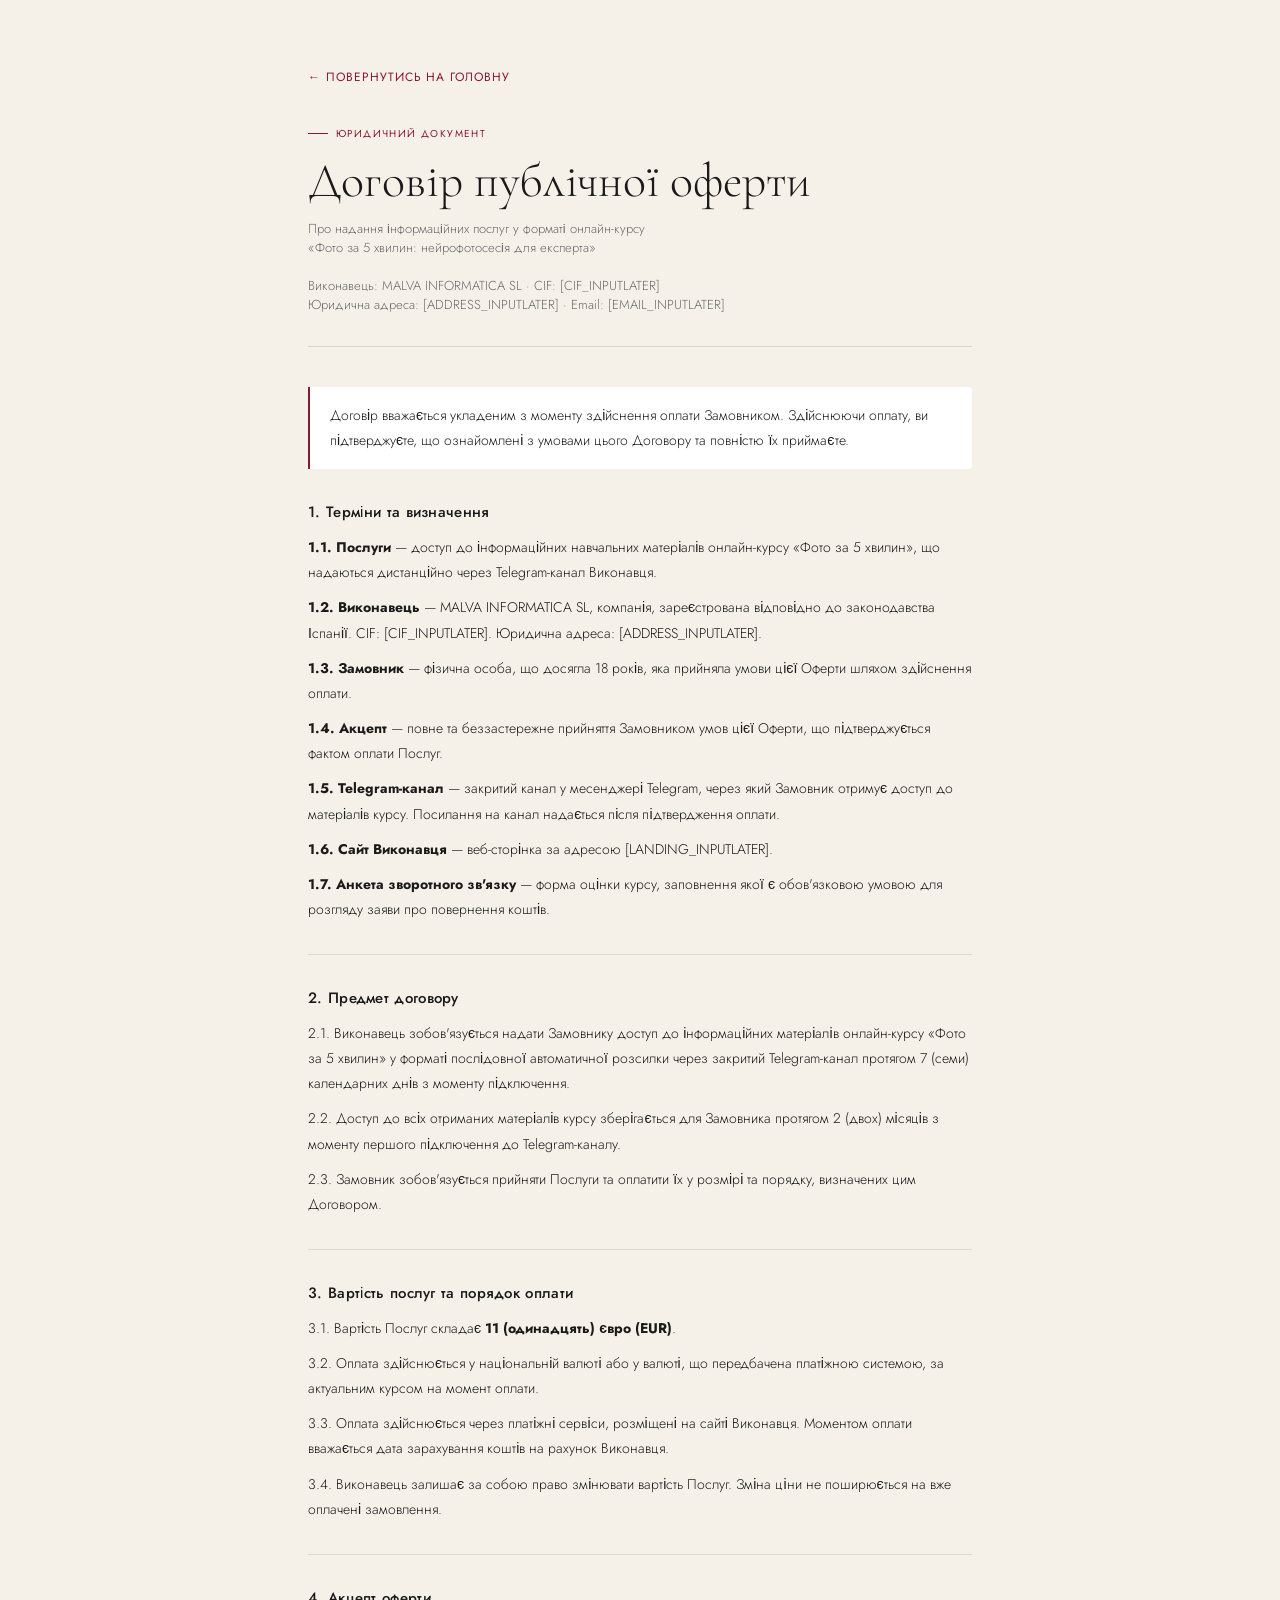
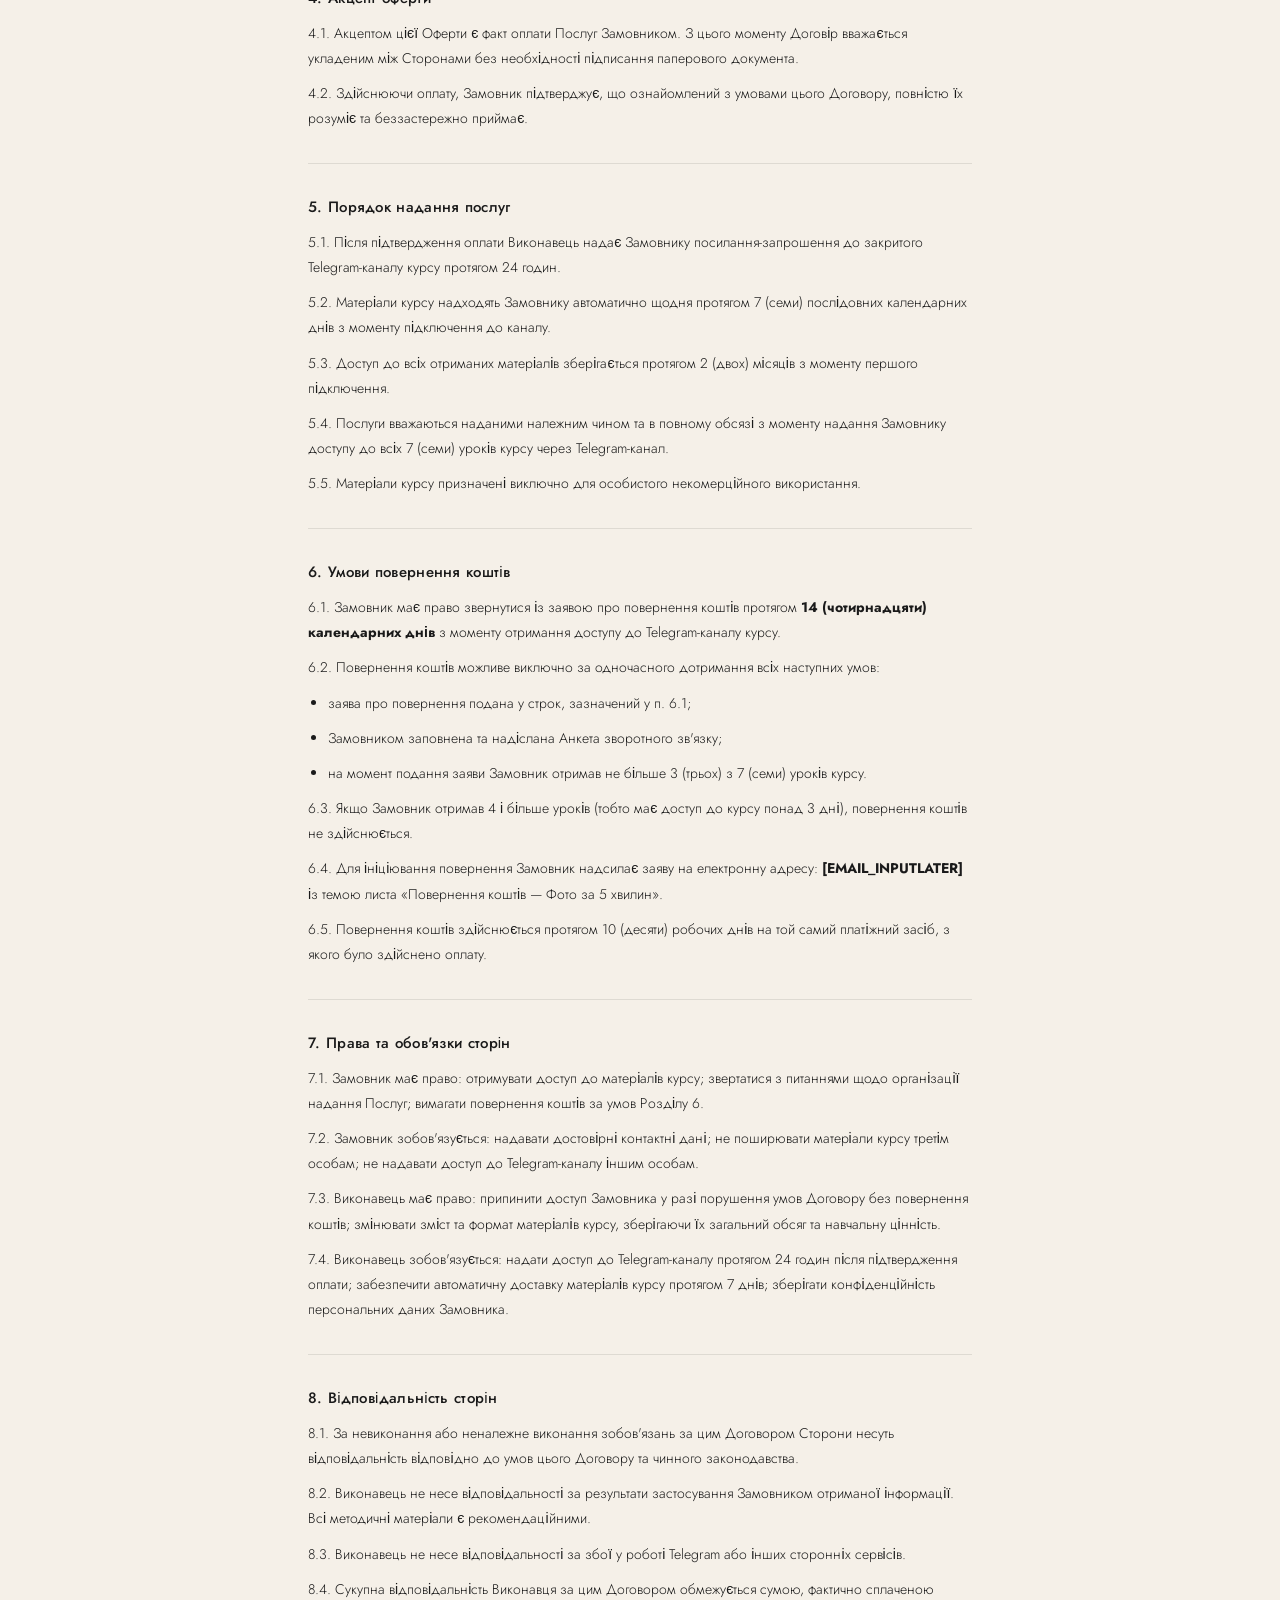
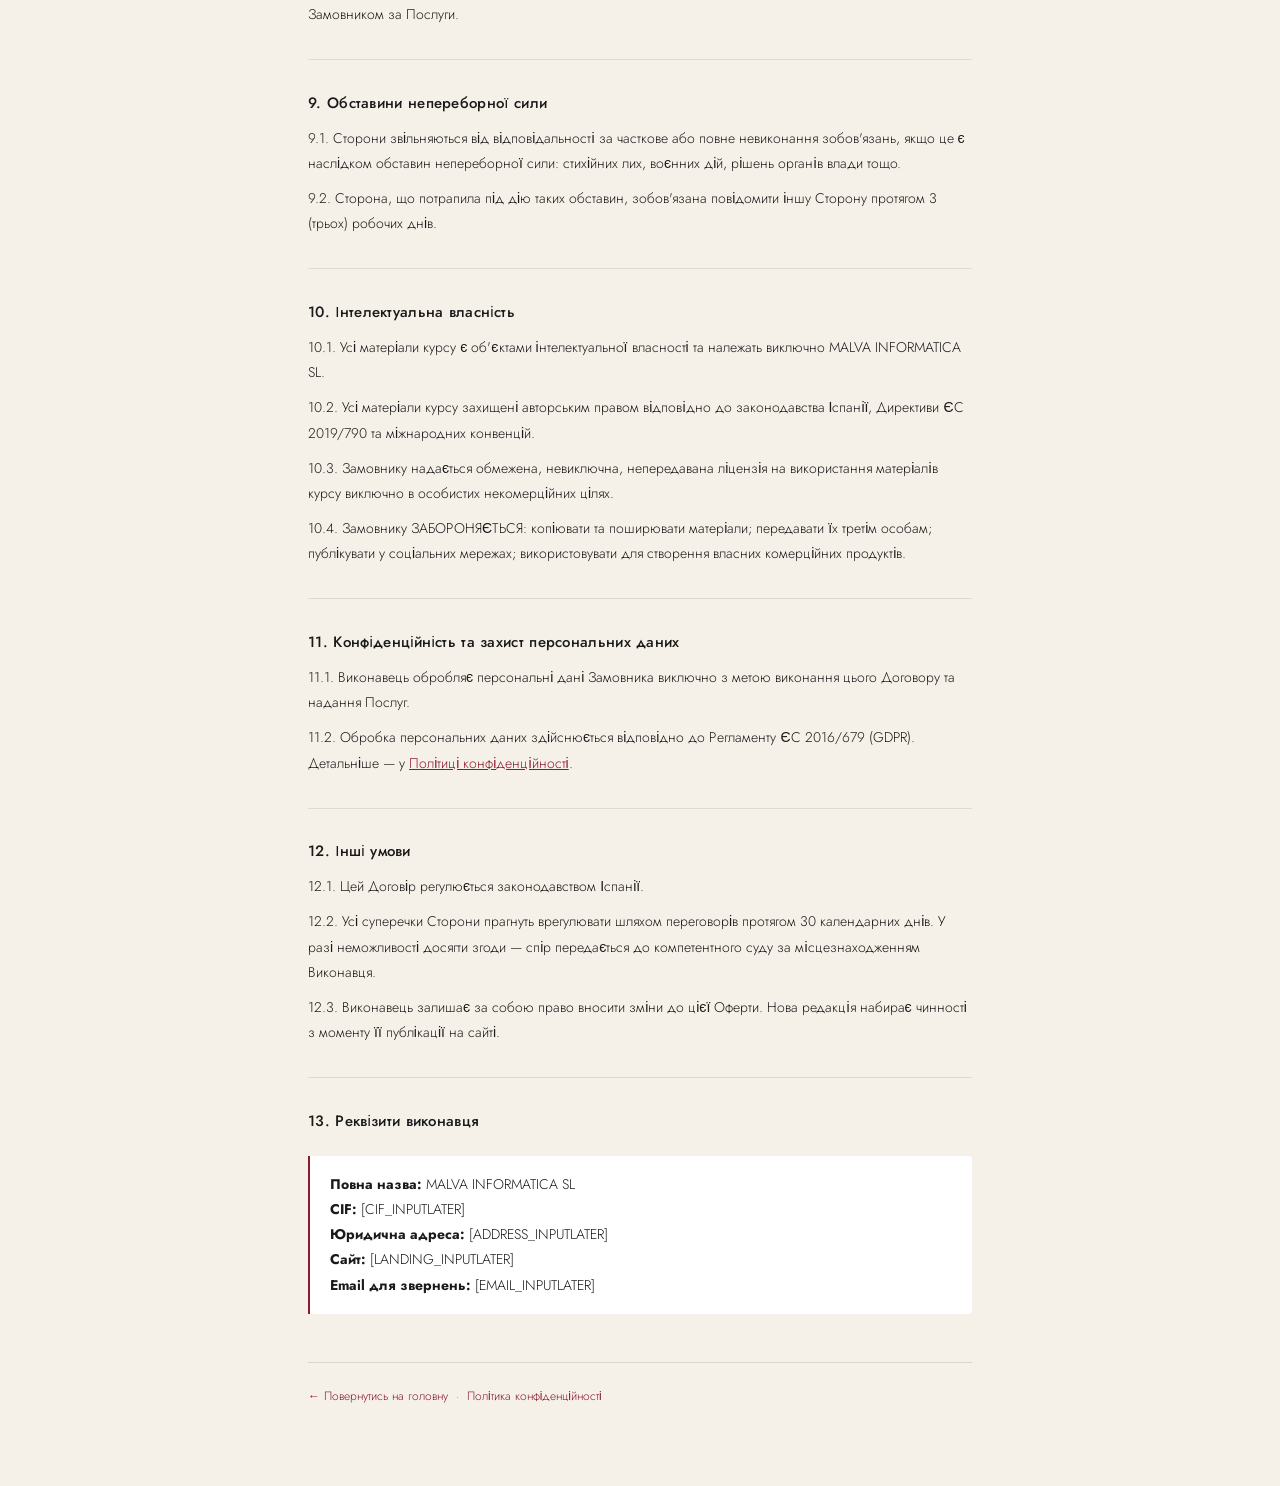
==== oferta.html @ 8abc7b9e "Add files via upload" ====
<!DOCTYPE html>
<html lang="uk">
<head>
<meta charset="UTF-8">
<meta name="viewport" content="width=device-width, initial-scale=1.0">
<title>Договір публічної оферти — Фото за 5 хвилин</title>
<style>
  @import url('https://fonts.googleapis.com/css2?family=Cormorant+Garamond:ital,wght@0,300;0,400;1,300&family=Jost:wght@300;400;500&display=swap');

  :root {
    --cream: #F5F0E8;
    --black: #1A1A1A;
    --burgundy: #8B1A2F;
    --gray: #6B6B6B;
    --white: #FFFFFF;
  }

  * { margin: 0; padding: 0; box-sizing: border-box; }

  body {
    background: var(--cream);
    color: var(--black);
    font-family: 'Jost', sans-serif;
    max-width: 760px;
    margin: 0 auto;
    padding: 48px 24px 80px;
  }

  .back-link {
    display: inline-flex;
    align-items: center;
    gap: 8px;
    font-size: 12px;
    font-weight: 400;
    letter-spacing: 0.08em;
    text-transform: uppercase;
    color: var(--burgundy);
    text-decoration: none;
    margin-bottom: 40px;
  }

  .back-link:hover { opacity: 0.7; }

  .doc-label {
    font-size: 10px;
    font-weight: 400;
    letter-spacing: 0.14em;
    text-transform: uppercase;
    color: var(--burgundy);
    margin-bottom: 12px;
    display: flex;
    align-items: center;
    gap: 8px;
  }

  .doc-label::before {
    content: '';
    display: inline-block;
    width: 20px;
    height: 0.5px;
    background: var(--burgundy);
  }

  h1 {
    font-family: 'Cormorant Garamond', serif;
    font-size: 36px;
    font-weight: 300;
    line-height: 1.2;
    color: var(--black);
    margin-bottom: 8px;
  }

  .doc-subtitle {
    font-size: 13px;
    font-weight: 300;
    color: var(--gray);
    margin-bottom: 40px;
    padding-bottom: 32px;
    border-bottom: 0.5px solid rgba(26,26,26,0.12);
  }

  h2 {
    font-size: 15px;
    font-weight: 500;
    color: var(--black);
    margin: 32px 0 12px;
    letter-spacing: 0.02em;
  }

  p, li {
    font-size: 14px;
    font-weight: 300;
    line-height: 1.8;
    color: var(--black);
    margin-bottom: 10px;
  }

  ul, ol { padding-left: 20px; margin-bottom: 10px; }

  .highlight {
    background: var(--white);
    border-left: 2px solid var(--burgundy);
    padding: 16px 20px;
    border-radius: 0 4px 4px 0;
    margin: 24px 0;
  }

  .highlight p { margin-bottom: 0; }

  .divider {
    height: 0.5px;
    background: rgba(26,26,26,0.1);
    margin: 32px 0;
  }

  .footer-doc {
    margin-top: 48px;
    padding-top: 24px;
    border-top: 0.5px solid rgba(26,26,26,0.12);
    font-size: 12px;
    font-weight: 300;
    color: var(--gray);
    line-height: 1.6;
  }

  @media (min-width: 768px) {
    body { padding: 64px 48px 80px; }
    h1 { font-size: 48px; }
  }
</style>
</head>
<body>

  <a href="index.html" class="back-link">← Повернутись на головну</a>

  <div class="doc-label">Юридичний документ</div>
  <h1>Договір публічної оферти</h1>
  <div class="doc-subtitle">
    Про надання інформаційних послуг у форматі онлайн-курсу<br>
    «Фото за 5 хвилин: нейрофотосесія для експерта»<br><br>
    Виконавець: MALVA INFORMATICA SL · CIF: [CIF_INPUTLATER]<br>
    Юридична адреса: [ADDRESS_INPUTLATER] · Email: [EMAIL_INPUTLATER]
  </div>

  <div class="highlight">
    <p>Договір вважається укладеним з моменту здійснення оплати Замовником. Здійснюючи оплату, ви підтверджуєте, що ознайомлені з умовами цього Договору та повністю їх приймаєте.</p>
  </div>

  <h2>1. Терміни та визначення</h2>
  <p><strong>1.1. Послуги</strong> — доступ до інформаційних навчальних матеріалів онлайн-курсу «Фото за 5 хвилин», що надаються дистанційно через Telegram-канал Виконавця.</p>
  <p><strong>1.2. Виконавець</strong> — MALVA INFORMATICA SL, компанія, зареєстрована відповідно до законодавства Іспанії. CIF: [CIF_INPUTLATER]. Юридична адреса: [ADDRESS_INPUTLATER].</p>
  <p><strong>1.3. Замовник</strong> — фізична особа, що досягла 18 років, яка прийняла умови цієї Оферти шляхом здійснення оплати.</p>
  <p><strong>1.4. Акцепт</strong> — повне та беззастережне прийняття Замовником умов цієї Оферти, що підтверджується фактом оплати Послуг.</p>
  <p><strong>1.5. Telegram-канал</strong> — закритий канал у месенджері Telegram, через який Замовник отримує доступ до матеріалів курсу. Посилання на канал надається після підтвердження оплати.</p>
  <p><strong>1.6. Сайт Виконавця</strong> — веб-сторінка за адресою [LANDING_INPUTLATER].</p>
  <p><strong>1.7. Анкета зворотного зв'язку</strong> — форма оцінки курсу, заповнення якої є обов'язковою умовою для розгляду заяви про повернення коштів.</p>

  <div class="divider"></div>

  <h2>2. Предмет договору</h2>
  <p>2.1. Виконавець зобов'язується надати Замовнику доступ до інформаційних матеріалів онлайн-курсу «Фото за 5 хвилин» у форматі послідовної автоматичної розсилки через закритий Telegram-канал протягом 7 (семи) календарних днів з моменту підключення.</p>
  <p>2.2. Доступ до всіх отриманих матеріалів курсу зберігається для Замовника протягом 2 (двох) місяців з моменту першого підключення до Telegram-каналу.</p>
  <p>2.3. Замовник зобов'язується прийняти Послуги та оплатити їх у розмірі та порядку, визначених цим Договором.</p>

  <div class="divider"></div>

  <h2>3. Вартість послуг та порядок оплати</h2>
  <p>3.1. Вартість Послуг складає <strong>11 (одинадцять) євро (EUR)</strong>.</p>
  <p>3.2. Оплата здійснюється у національній валюті або у валюті, що передбачена платіжною системою, за актуальним курсом на момент оплати.</p>
  <p>3.3. Оплата здійснюється через платіжні сервіси, розміщені на сайті Виконавця. Моментом оплати вважається дата зарахування коштів на рахунок Виконавця.</p>
  <p>3.4. Виконавець залишає за собою право змінювати вартість Послуг. Зміна ціни не поширюється на вже оплачені замовлення.</p>

  <div class="divider"></div>

  <h2>4. Акцепт оферти</h2>
  <p>4.1. Акцептом цієї Оферти є факт оплати Послуг Замовником. З цього моменту Договір вважається укладеним між Сторонами без необхідності підписання паперового документа.</p>
  <p>4.2. Здійснюючи оплату, Замовник підтверджує, що ознайомлений з умовами цього Договору, повністю їх розуміє та беззастережно приймає.</p>

  <div class="divider"></div>

  <h2>5. Порядок надання послуг</h2>
  <p>5.1. Після підтвердження оплати Виконавець надає Замовнику посилання-запрошення до закритого Telegram-каналу курсу протягом 24 годин.</p>
  <p>5.2. Матеріали курсу надходять Замовнику автоматично щодня протягом 7 (семи) послідовних календарних днів з моменту підключення до каналу.</p>
  <p>5.3. Доступ до всіх отриманих матеріалів зберігається протягом 2 (двох) місяців з моменту першого підключення.</p>
  <p>5.4. Послуги вважаються наданими належним чином та в повному обсязі з моменту надання Замовнику доступу до всіх 7 (семи) уроків курсу через Telegram-канал.</p>
  <p>5.5. Матеріали курсу призначені виключно для особистого некомерційного використання.</p>

  <div class="divider"></div>

  <h2>6. Умови повернення коштів</h2>
  <p>6.1. Замовник має право звернутися із заявою про повернення коштів протягом <strong>14 (чотирнадцяти) календарних днів</strong> з моменту отримання доступу до Telegram-каналу курсу.</p>
  <p>6.2. Повернення коштів можливе виключно за одночасного дотримання всіх наступних умов:</p>
  <ul>
    <li>заява про повернення подана у строк, зазначений у п. 6.1;</li>
    <li>Замовником заповнена та надіслана Анкета зворотного зв'язку;</li>
    <li>на момент подання заяви Замовник отримав не більше 3 (трьох) з 7 (семи) уроків курсу.</li>
  </ul>
  <p>6.3. Якщо Замовник отримав 4 і більше уроків (тобто має доступ до курсу понад 3 дні), повернення коштів не здійснюється.</p>
  <p>6.4. Для ініціювання повернення Замовник надсилає заяву на електронну адресу: <strong>[EMAIL_INPUTLATER]</strong> із темою листа «Повернення коштів — Фото за 5 хвилин».</p>
  <p>6.5. Повернення коштів здійснюється протягом 10 (десяти) робочих днів на той самий платіжний засіб, з якого було здійснено оплату.</p>

  <div class="divider"></div>

  <h2>7. Права та обов'язки сторін</h2>
  <p>7.1. Замовник має право: отримувати доступ до матеріалів курсу; звертатися з питаннями щодо організації надання Послуг; вимагати повернення коштів за умов Розділу 6.</p>
  <p>7.2. Замовник зобов'язується: надавати достовірні контактні дані; не поширювати матеріали курсу третім особам; не надавати доступ до Telegram-каналу іншим особам.</p>
  <p>7.3. Виконавець має право: припинити доступ Замовника у разі порушення умов Договору без повернення коштів; змінювати зміст та формат матеріалів курсу, зберігаючи їх загальний обсяг та навчальну цінність.</p>
  <p>7.4. Виконавець зобов'язується: надати доступ до Telegram-каналу протягом 24 годин після підтвердження оплати; забезпечити автоматичну доставку матеріалів курсу протягом 7 днів; зберігати конфіденційність персональних даних Замовника.</p>

  <div class="divider"></div>

  <h2>8. Відповідальність сторін</h2>
  <p>8.1. За невиконання або неналежне виконання зобов'язань за цим Договором Сторони несуть відповідальність відповідно до умов цього Договору та чинного законодавства.</p>
  <p>8.2. Виконавець не несе відповідальності за результати застосування Замовником отриманої інформації. Всі методичні матеріали є рекомендаційними.</p>
  <p>8.3. Виконавець не несе відповідальності за збої у роботі Telegram або інших сторонніх сервісів.</p>
  <p>8.4. Сукупна відповідальність Виконавця за цим Договором обмежується сумою, фактично сплаченою Замовником за Послуги.</p>

  <div class="divider"></div>

  <h2>9. Обставини непереборної сили</h2>
  <p>9.1. Сторони звільняються від відповідальності за часткове або повне невиконання зобов'язань, якщо це є наслідком обставин непереборної сили: стихійних лих, воєнних дій, рішень органів влади тощо.</p>
  <p>9.2. Сторона, що потрапила під дію таких обставин, зобов'язана повідомити іншу Сторону протягом 3 (трьох) робочих днів.</p>

  <div class="divider"></div>

  <h2>10. Інтелектуальна власність</h2>
  <p>10.1. Усі матеріали курсу є об'єктами інтелектуальної власності та належать виключно MALVA INFORMATICA SL.</p>
  <p>10.2. Усі матеріали курсу захищені авторським правом відповідно до законодавства Іспанії, Директиви ЄС 2019/790 та міжнародних конвенцій.</p>
  <p>10.3. Замовнику надається обмежена, невиключна, непередавана ліцензія на використання матеріалів курсу виключно в особистих некомерційних цілях.</p>
  <p>10.4. Замовнику ЗАБОРОНЯЄТЬСЯ: копіювати та поширювати матеріали; передавати їх третім особам; публікувати у соціальних мережах; використовувати для створення власних комерційних продуктів.</p>

  <div class="divider"></div>

  <h2>11. Конфіденційність та захист персональних даних</h2>
  <p>11.1. Виконавець обробляє персональні дані Замовника виключно з метою виконання цього Договору та надання Послуг.</p>
  <p>11.2. Обробка персональних даних здійснюється відповідно до Регламенту ЄС 2016/679 (GDPR). Детальніше — у <a href="privacy.html" style="color:var(--burgundy);">Політиці конфіденційності</a>.</p>

  <div class="divider"></div>

  <h2>12. Інші умови</h2>
  <p>12.1. Цей Договір регулюється законодавством Іспанії.</p>
  <p>12.2. Усі суперечки Сторони прагнуть врегулювати шляхом переговорів протягом 30 календарних днів. У разі неможливості досягти згоди — спір передається до компетентного суду за місцезнаходженням Виконавця.</p>
  <p>12.3. Виконавець залишає за собою право вносити зміни до цієї Оферти. Нова редакція набирає чинності з моменту її публікації на сайті.</p>

  <div class="divider"></div>

  <h2>13. Реквізити виконавця</h2>
  <div class="highlight">
    <p>
      <strong>Повна назва:</strong> MALVA INFORMATICA SL<br>
      <strong>CIF:</strong> [CIF_INPUTLATER]<br>
      <strong>Юридична адреса:</strong> [ADDRESS_INPUTLATER]<br>
      <strong>Сайт:</strong> [LANDING_INPUTLATER]<br>
      <strong>Email для звернень:</strong> [EMAIL_INPUTLATER]
    </p>
  </div>

  <div class="footer-doc">
    <a href="index.html" style="color:var(--burgundy);text-decoration:none;">← Повернутись на головну</a>
    &nbsp;·&nbsp;
    <a href="privacy.html" style="color:var(--burgundy);text-decoration:none;">Політика конфіденційності</a>
  </div>

</body>
</html>
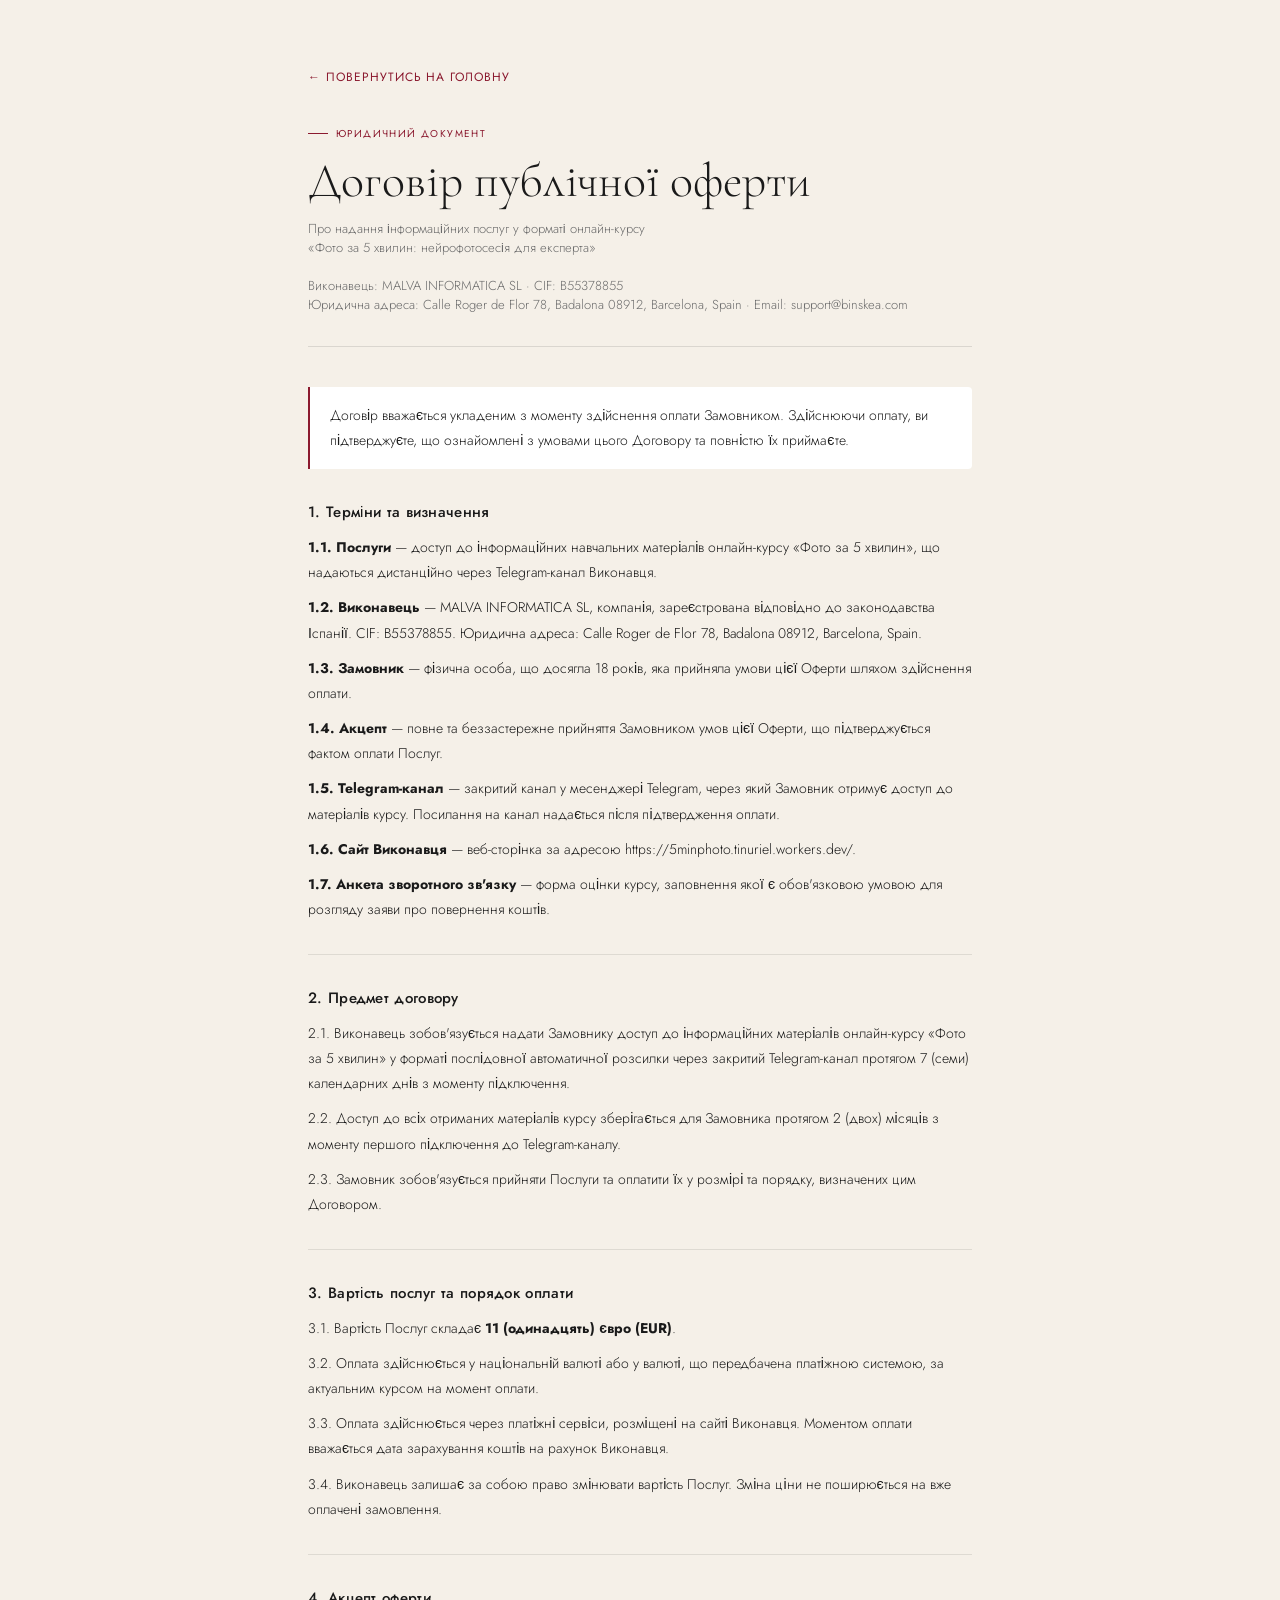
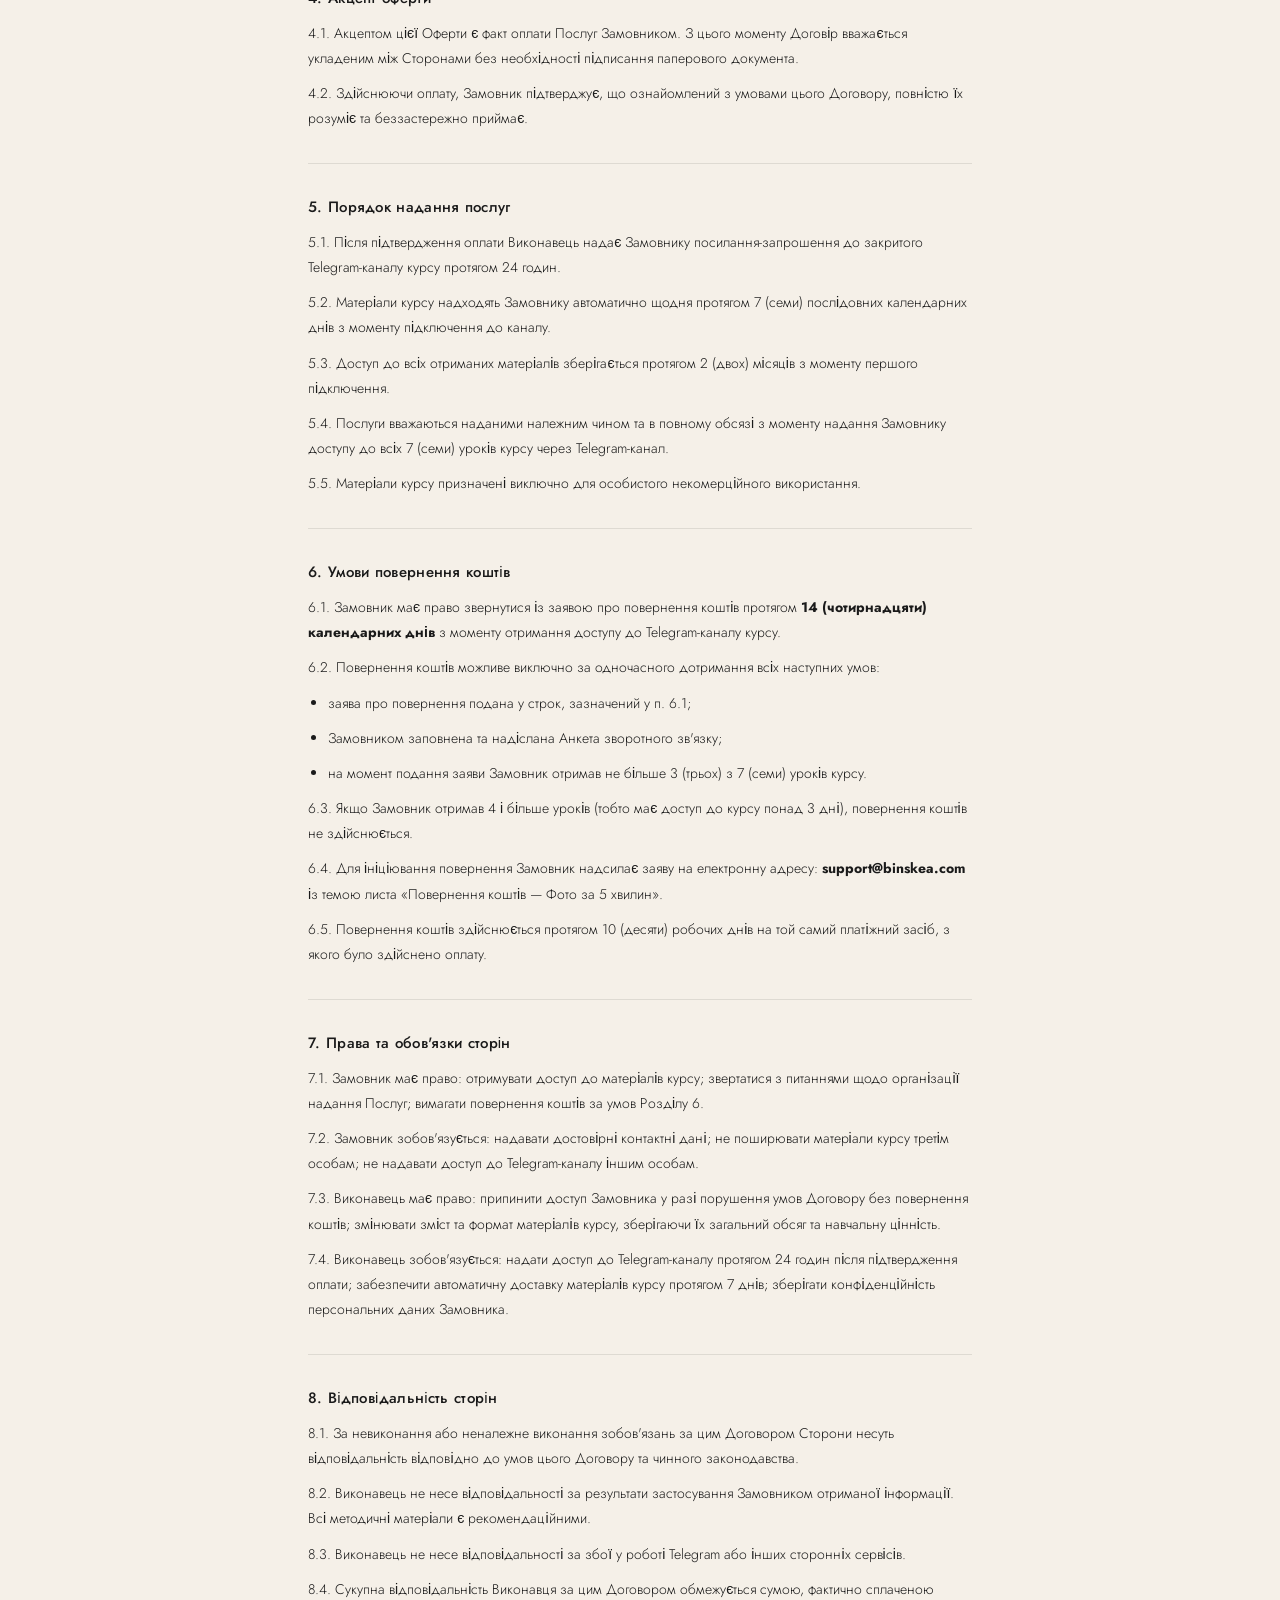
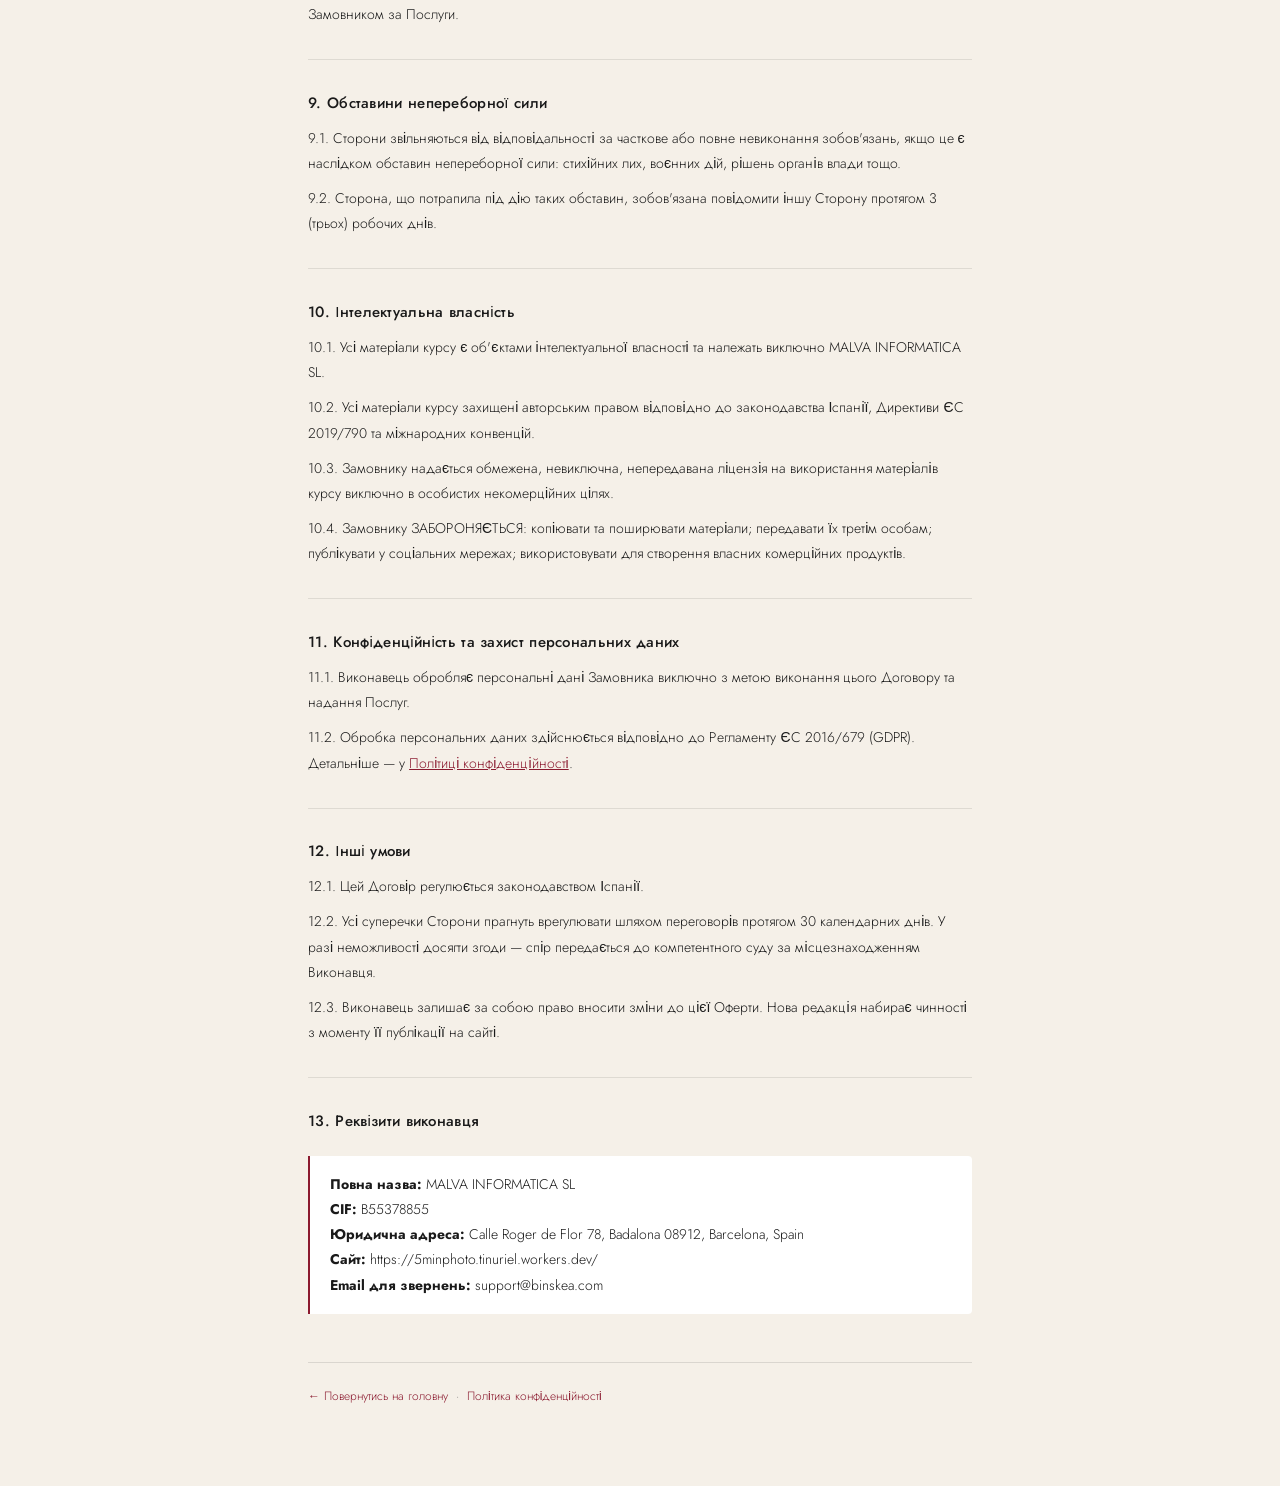
==== commit c6b1baf6: "Rename oferta (1).html to oferta.html" ====
--- a/oferta.html
+++ b/oferta.html
@@ -138,8 +138,8 @@
   <div class="doc-subtitle">
     Про надання інформаційних послуг у форматі онлайн-курсу<br>
     «Фото за 5 хвилин: нейрофотосесія для експерта»<br><br>
-    Виконавець: MALVA INFORMATICA SL · CIF: [CIF_INPUTLATER]<br>
-    Юридична адреса: [ADDRESS_INPUTLATER] · Email: [EMAIL_INPUTLATER]
+    Виконавець: MALVA INFORMATICA SL · CIF: B55378855<br>
+    Юридична адреса: Calle Roger de Flor 78, Badalona 08912, Barcelona, Spain · Email: support@binskea.com
   </div>
 
   <div class="highlight">
@@ -148,11 +148,11 @@
 
   <h2>1. Терміни та визначення</h2>
   <p><strong>1.1. Послуги</strong> — доступ до інформаційних навчальних матеріалів онлайн-курсу «Фото за 5 хвилин», що надаються дистанційно через Telegram-канал Виконавця.</p>
-  <p><strong>1.2. Виконавець</strong> — MALVA INFORMATICA SL, компанія, зареєстрована відповідно до законодавства Іспанії. CIF: [CIF_INPUTLATER]. Юридична адреса: [ADDRESS_INPUTLATER].</p>
+  <p><strong>1.2. Виконавець</strong> — MALVA INFORMATICA SL, компанія, зареєстрована відповідно до законодавства Іспанії. CIF: B55378855. Юридична адреса: Calle Roger de Flor 78, Badalona 08912, Barcelona, Spain.</p>
   <p><strong>1.3. Замовник</strong> — фізична особа, що досягла 18 років, яка прийняла умови цієї Оферти шляхом здійснення оплати.</p>
   <p><strong>1.4. Акцепт</strong> — повне та беззастережне прийняття Замовником умов цієї Оферти, що підтверджується фактом оплати Послуг.</p>
   <p><strong>1.5. Telegram-канал</strong> — закритий канал у месенджері Telegram, через який Замовник отримує доступ до матеріалів курсу. Посилання на канал надається після підтвердження оплати.</p>
-  <p><strong>1.6. Сайт Виконавця</strong> — веб-сторінка за адресою [LANDING_INPUTLATER].</p>
+  <p><strong>1.6. Сайт Виконавця</strong> — веб-сторінка за адресою https://5minphoto.tinuriel.workers.dev/.</p>
   <p><strong>1.7. Анкета зворотного зв'язку</strong> — форма оцінки курсу, заповнення якої є обов'язковою умовою для розгляду заяви про повернення коштів.</p>
 
   <div class="divider"></div>
@@ -196,7 +196,7 @@
     <li>на момент подання заяви Замовник отримав не більше 3 (трьох) з 7 (семи) уроків курсу.</li>
   </ul>
   <p>6.3. Якщо Замовник отримав 4 і більше уроків (тобто має доступ до курсу понад 3 дні), повернення коштів не здійснюється.</p>
-  <p>6.4. Для ініціювання повернення Замовник надсилає заяву на електронну адресу: <strong>[EMAIL_INPUTLATER]</strong> із темою листа «Повернення коштів — Фото за 5 хвилин».</p>
+  <p>6.4. Для ініціювання повернення Замовник надсилає заяву на електронну адресу: <strong>support@binskea.com</strong> із темою листа «Повернення коштів — Фото за 5 хвилин».</p>
   <p>6.5. Повернення коштів здійснюється протягом 10 (десяти) робочих днів на той самий платіжний засіб, з якого було здійснено оплату.</p>
 
   <div class="divider"></div>
@@ -248,10 +248,10 @@
   <div class="highlight">
     <p>
       <strong>Повна назва:</strong> MALVA INFORMATICA SL<br>
-      <strong>CIF:</strong> [CIF_INPUTLATER]<br>
-      <strong>Юридична адреса:</strong> [ADDRESS_INPUTLATER]<br>
-      <strong>Сайт:</strong> [LANDING_INPUTLATER]<br>
-      <strong>Email для звернень:</strong> [EMAIL_INPUTLATER]
+      <strong>CIF:</strong> B55378855<br>
+      <strong>Юридична адреса:</strong> Calle Roger de Flor 78, Badalona 08912, Barcelona, Spain<br>
+      <strong>Сайт:</strong> https://5minphoto.tinuriel.workers.dev/<br>
+      <strong>Email для звернень:</strong> support@binskea.com
     </p>
   </div>
 
